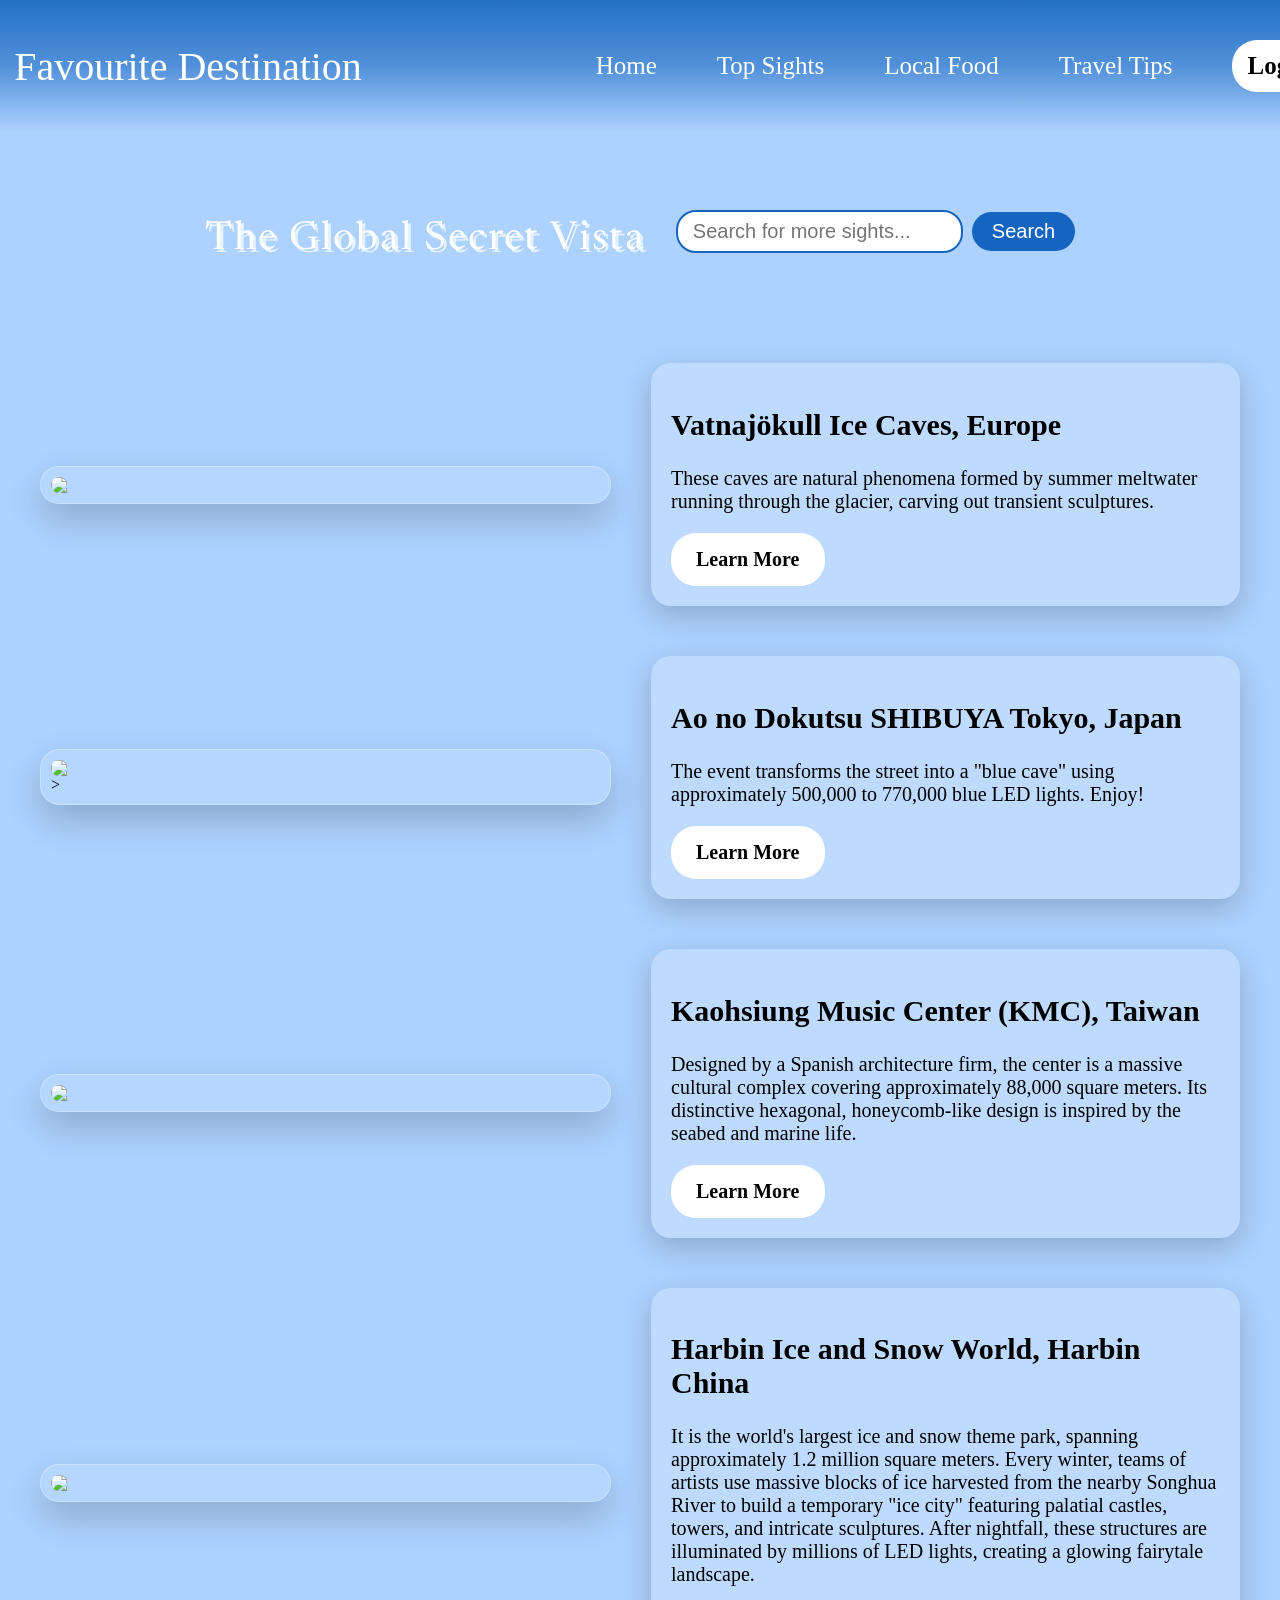
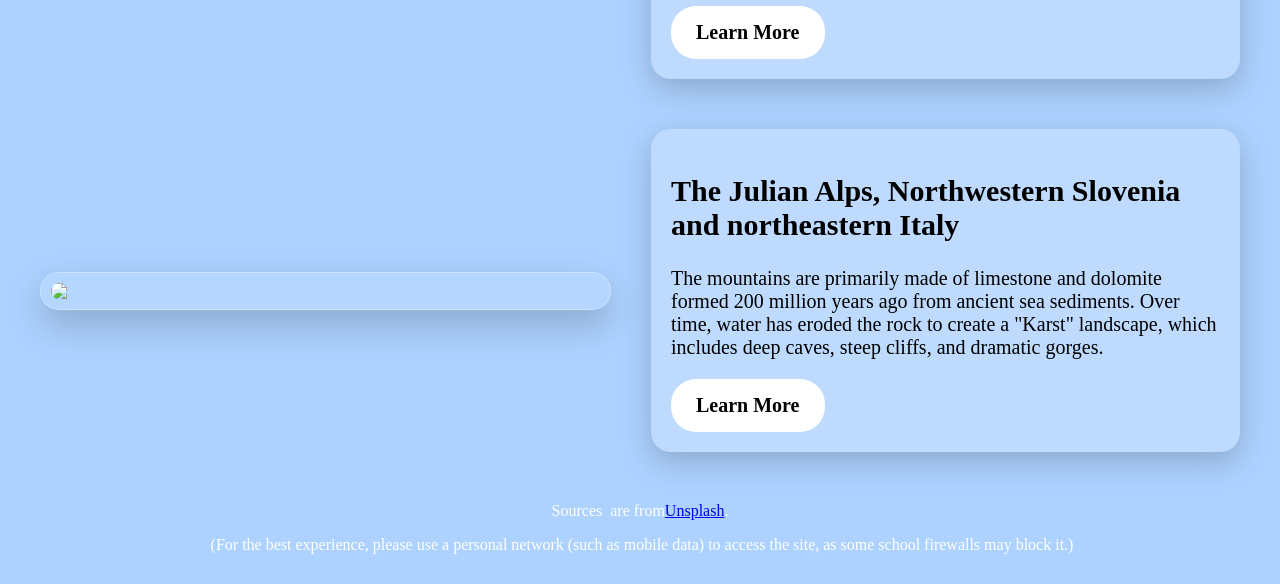
==== topsights.html @ b84d28ac "Add files via upload" ====
<!DOCTYPE html>
<html>
    <head>
<title>Top Sights</title>
<link rel="stylesheet" type="text/css" href="topsight.css">
<style>
@import url('https://fonts.googleapis.com/css2?family=Permanent+Marker&display=swap');
@import url('https://fonts.googleapis.com/css2?family=Bangers&display=swap');
@import url('https://fonts.googleapis.com/css2?family=Bangers&family=Luckiest+Guy&display=swap');
@import url('https://fonts.googleapis.com/css2?family=Newsreader:ital,opsz,wght@0,6..72,200..800;1,6..72,200..800&display=swap');
</style>
    </head>
<body>
    <nav>
        <ul>
            <div class="logo"><span>Favourite Destination</span></div>
            <li><a href="index.html">Home</a></li>
            <li><a href="topsights.html">Top Sights</a></li>
            <li><a href="gallery.html">Local Food</a></li>
            <li><a href="traveltip.html">Travel Tips</a></li>
            <div class="col-auto">
            <a href="#" class="login-btn">Log in</a>
            </div>
        </ul>
    </nav>

    <div class="search-row-container">
    <div class="search-text">
        <h4>The Global Secret Vista</h4>
    </div>

        <div class="search-bar">
            <form action="/search">
            <input type="search" placeholder="Search for more sights..." name="q">
            <button type="submit">Search</button>
            </form>
        </div>

    </div>

    <section class="split-container">
        <div class="photo-box">
        <img src="image/europe.image.png" loading="lazy" >
    </div>

    <div class="description-box">
        <h2> Vatnajökull Ice Caves, Europe </h2>
        <p>These caves are natural phenomena formed by summer meltwater running through the glacier, carving out transient sculptures.</p>
        <a href="https://fosshotelglacierlagoon.com/ice-cave-exploration-your-ultimate-guide-to-the-frozen-wonders-of-vatnajokull/" target="_blank" class="detail-button">Learn More</a>

    </div>
    </section>

    <section class="split-container">
        <div class="photo-box">
        <img src="image/tree.image"loading="lazy" > >
    </div>

    <div class="description-box">
        <h2>Ao no Dokutsu SHIBUYA  Tokyo, Japan</h2>
        <p>The event transforms the street into a "blue cave" using approximately 500,000 to 770,000 blue LED lights. Enjoy!</p>
        <a href="https://japanden.com/experiences/experience-shibuya-s-blue-cave-winter-light-show" target="_blank" class="detail-button">Learn More</a>
    </div>
    </section>

    <section class="split-container">
        <div class="photo-box">
        <img src="image/Taiwan.image" loading="lazy" >
    </div>

    <div class="description-box">
        <strong><h2>Kaohsiung Music Center (KMC), Taiwan </h2></strong>
        <p>Designed by a Spanish architecture firm, the center is a massive cultural complex covering approximately 88,000 square meters. Its distinctive hexagonal, honeycomb-like design is inspired by the seabed and marine life.</p>
        <a href="https://khh.travel/en/attractions/detail/1180/" target=_blank class="detail-button">Learn More</a>
    </div>
    </section>

    <section class="split-container">
        <div class="photo-box">
        <img src="https://www.expatsholidays.com/wp-content/uploads/2021/04/Best-Harbin-festival-1024x651.jpeg" loading="lazy" >
    </div>

    <div class="description-box">
        <strong><h2>Harbin Ice and Snow World, Harbin China</h2></strong>
        <p>It is the world's largest ice and snow theme park, spanning approximately 1.2 million square meters. Every winter, teams of artists use massive blocks of ice harvested from the nearby Songhua River to build a temporary "ice city" featuring palatial castles, towers, and intricate sculptures. After nightfall, these structures are illuminated by millions of LED lights, creating a glowing fairytale landscape.</p>
        <a href="https://www.clubmed.com.au/l/blog/harbin-ice-festival" target=_blank class="detail-button">Learn More</a>
    </div>
    </section>

     <section class="split-container">
        <div class="photo-box">
        <img src="image/mountain.png" loading="lazy">
    </div>

    <div class="description-box">
        <strong><h2>The Julian Alps, Northwestern Slovenia and northeastern Italy</h2></strong>
        <p>The mountains are primarily made of limestone and dolomite formed 200 million years ago from ancient sea sediments. Over time, water has eroded the rock to create a "Karst" landscape, which includes deep caves, steep cliffs, and dramatic gorges.</p>
        <a href="https://julian-alps.com/en/travel-guide/julian-alps/8872294/" target=_blank class="detail-button">Learn More</a>
    </div>
    </section>
    
    <footer>
        <div class="image-credit">
          <p>Sources&nbsp; are from<a href="https://unsplash.com/" target="_blank" rel="noopener noreferrer">Unsplash</a>.</p>
            <p>&nbsp;(For the best experience, please use a personal network (such as mobile data) to access the site, as some school firewalls may block it.)</p>
        </div>
    </footer>
<body>
</html>
---- topsight.css ----
nav {
  color: white;

  background: linear-gradient(
    to bottom,
    rgba(21, 101, 192, 0.9),
    rgba(21, 101, 192, 0.6),
    rgba(21, 101, 192, 0)
  );

    position: fixed;
    top: 0;
    width: 100%;

    font-size: 25px;
    padding: 15px 10%;

    display: flex;
    justify-content: space-between;
    align-items: center;  

    line-height: normal;
    animation-name: slideIn;
    animation-duration: 1s;
    animation-timing-function: ease-out;
}
.logo {
    color: white;
    font-size: 40px;
    
    left: 50%;
    transform: translateX(-50%);
    
    font-family: "Dancing Script", cursive;
    font-optical-sizing: auto;
    font-weight: 400;
    font-style: normal;
    margin-left:20px;

}
nav ul{
  display: flex;
  gap:60px;
  list-style:none;
  align-items:center;
  height:100%;
}
nav a{
  display: flex;
  color:white;
  text-decoration: none;
  align-items:center;
}
nav a:hover {
    color:#4FC3F7;
}
body {
    margin: 0;
    background-color: #ADD2FF;
}
.col-auto{
    color:black;
}
.login-btn {
    background-color: #ffffff; 
    color: #000000;              
    padding: 12px 15px;
    border-radius: 25px;         
    text-decoration: none;
    font-weight: bold;
    display: inline-block;
    transition: 0.3s;

}
@keyframes slideIn {
  0% {
    transform: translateY(-10px);
    opacity: 0;
  }
  100% {
    transform: translateY(0);
    opacity: 1;
    scale:1;
  }
}
.search-bar input {
    border: 2px solid #1565C0;
    border-radius: 20px;
    padding: 8px 15px;
    outline: none;
    font-size:20px;
}
.search-bar button {
    background-color: #1565C0;
    color: white;
    border-radius: 20px;
    border: none;
    padding: 8px 20px;
    margin-left: 5px;
    cursor: pointer;
    font-size:20px;

}
.search-bar{
  text-align:center;
  margin-top:0;
  
  text-align:left;
  
   animation-name: slideIn;
    animation-duration: 1s;
    animation-timing-function: ease-out;
}
h3{
  f ont-family: "Dancing Script", cursive;
    font-optical-sizing: auto;
    font-weight: 400;
    font-style: normal;
    font-size:40px;
}
.search-row-container {
    display: flex;         
    justify-content: center; 
    align-items: center;   
    gap: 30px;              
    margin-top: 150px;      
    width: 100%;

}
h4{
    font-family: "Newsreader", serif;
    font-optical-sizing: auto;
    font-weight: 400;
    font-style: normal;
    font-size:40px;
    animation-name: slideIn;
    animation-duration: 1s;
    animation-timing-function: ease-out;
    color:white;
    text-shadow: 3px 3px 0px #e3f2fd;
    letter-spacing: 2px;
    margin-top:70px;
}
.split-container {
    display: flex;          
    width: 100%;            
    max-width: 1200px;      
    margin: 50px auto;      
    gap: 40px;              
    align-items: center;    
}
.photo-box, .description-box {
    transition:0.3; 
    flex: 1;               
    width: 50%;
    animation-name: slideIn;
    animation-duration: 1s;
    animation-timing-function: ease-out;
}
.photo-box{
	position: relative;
    padding: 10px;
    background: rgba(255, 255, 255, 0.1); 
    backdrop-filter: blur(5px); 
    border-radius: 20px;
    border: 1px solid rgba(255, 255, 255, 0.3);
    box-shadow: 0 15px 35px rgba(0, 0, 0, 0.2);
    overflow: hidden;
}

.photo-box img {
   width: 100%;
    height: auto;
    border-radius: 15px;
    display: block;
    filter: brightness(1.05) contrast(1.1);
    transition: 0.6s ease;
	overflow: hidden;
}
.photo-box:hover img {
    transform: scale(1.05);
    filter: brightness(1.1) contrast(1.2);
}
.description-box {
    padding: 20px;
    background-color: rgba(255, 255, 255, 0.2); 
    border-radius: 20px;
    box-shadow: 0 10px 30px rgba(0, 0, 0, 0.2);
    font-size:20px;
	transition: all 0.4s ease;

}
.description-box:hover{
	border: 1px solid rgba(255, 255, 255, 0.5); 
    transform: translateY(-5px); 
}
.detail-button{
  background-color: #ffffff; 
    color: #000000;              
    padding: 15px 25px;
    border-radius: 25px;         
    font-weight: bold;
    display: inline-block;
    transition: 0.3s; 
    cursor:pointer;
    user-select: none;
    animation-name: slideIn;
    animation-duration: 1s;
    animation-timing-function: ease-out;
    text-decoration:none; 
    
}
.detail-button:hover{
    color:#4FC3F7;
}
.image-credit{
    color:white;
    text-align:center;
    margin-bottom:30px;
}
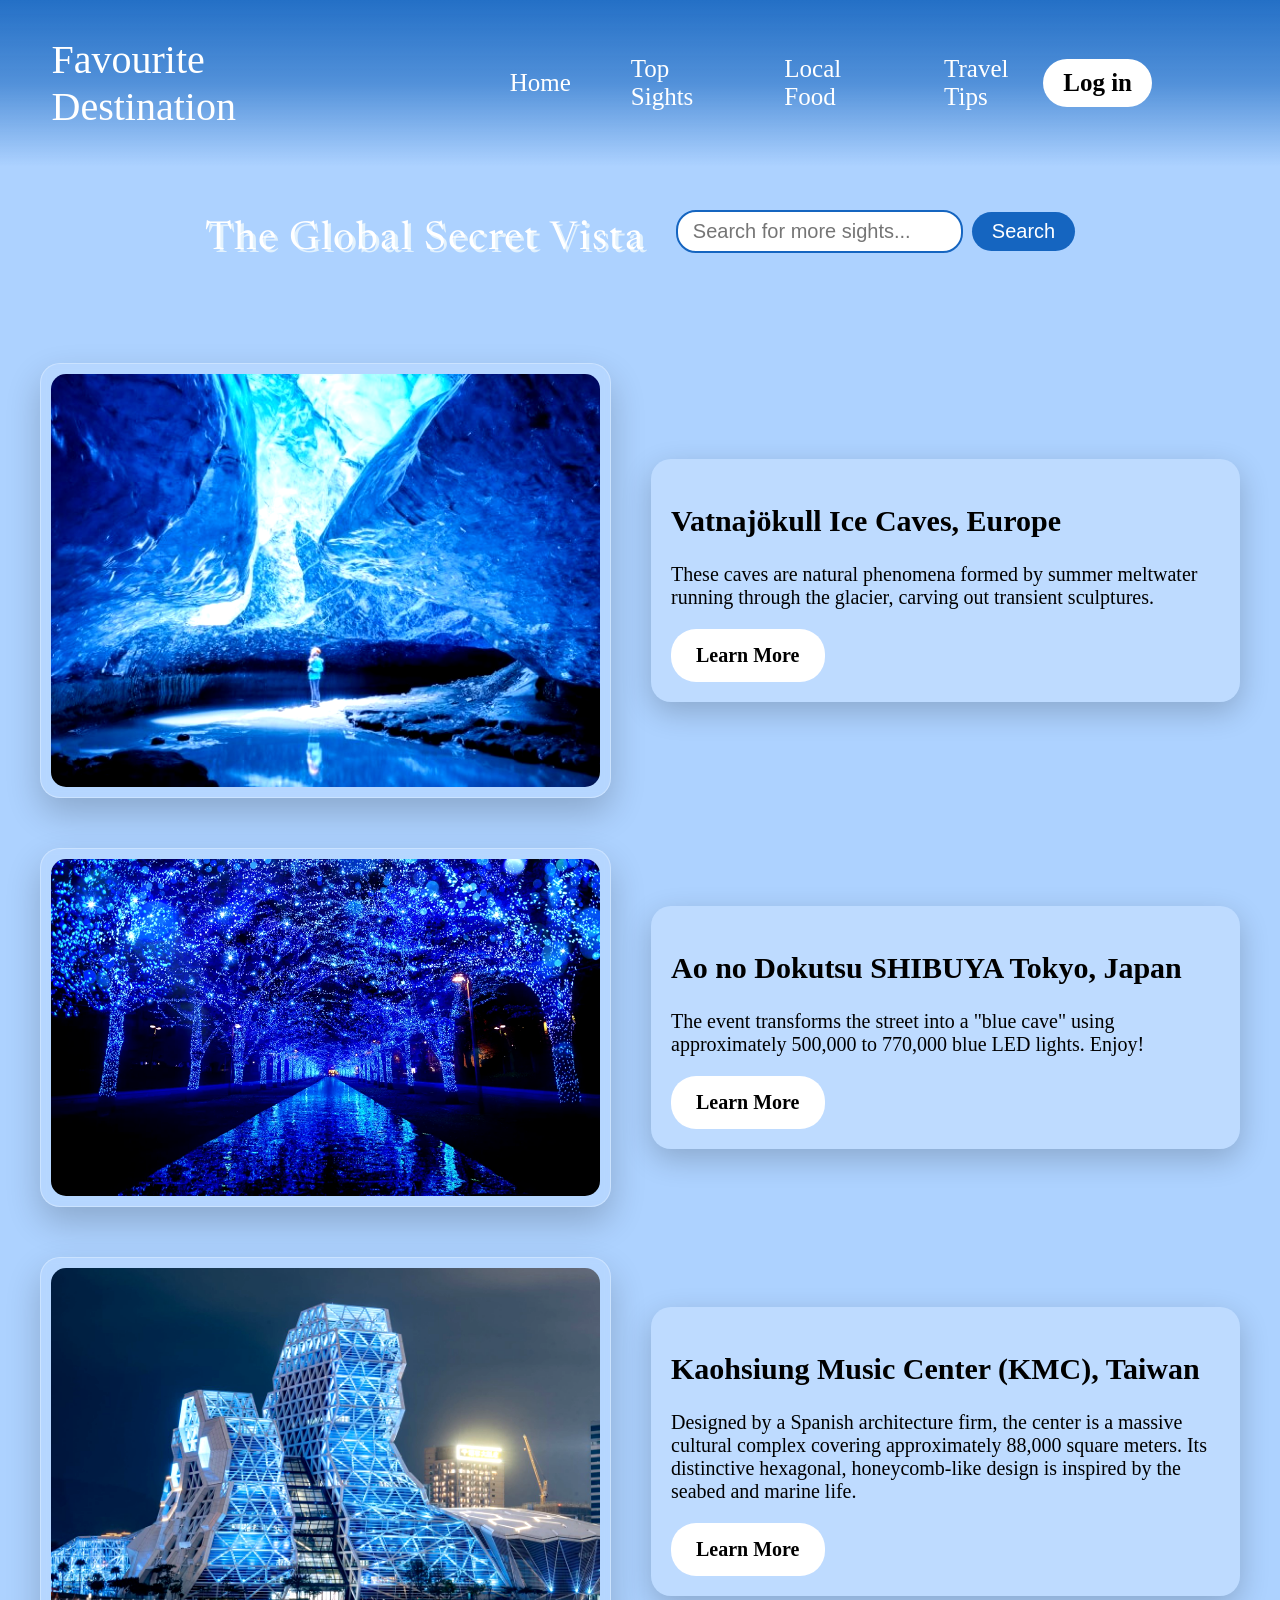
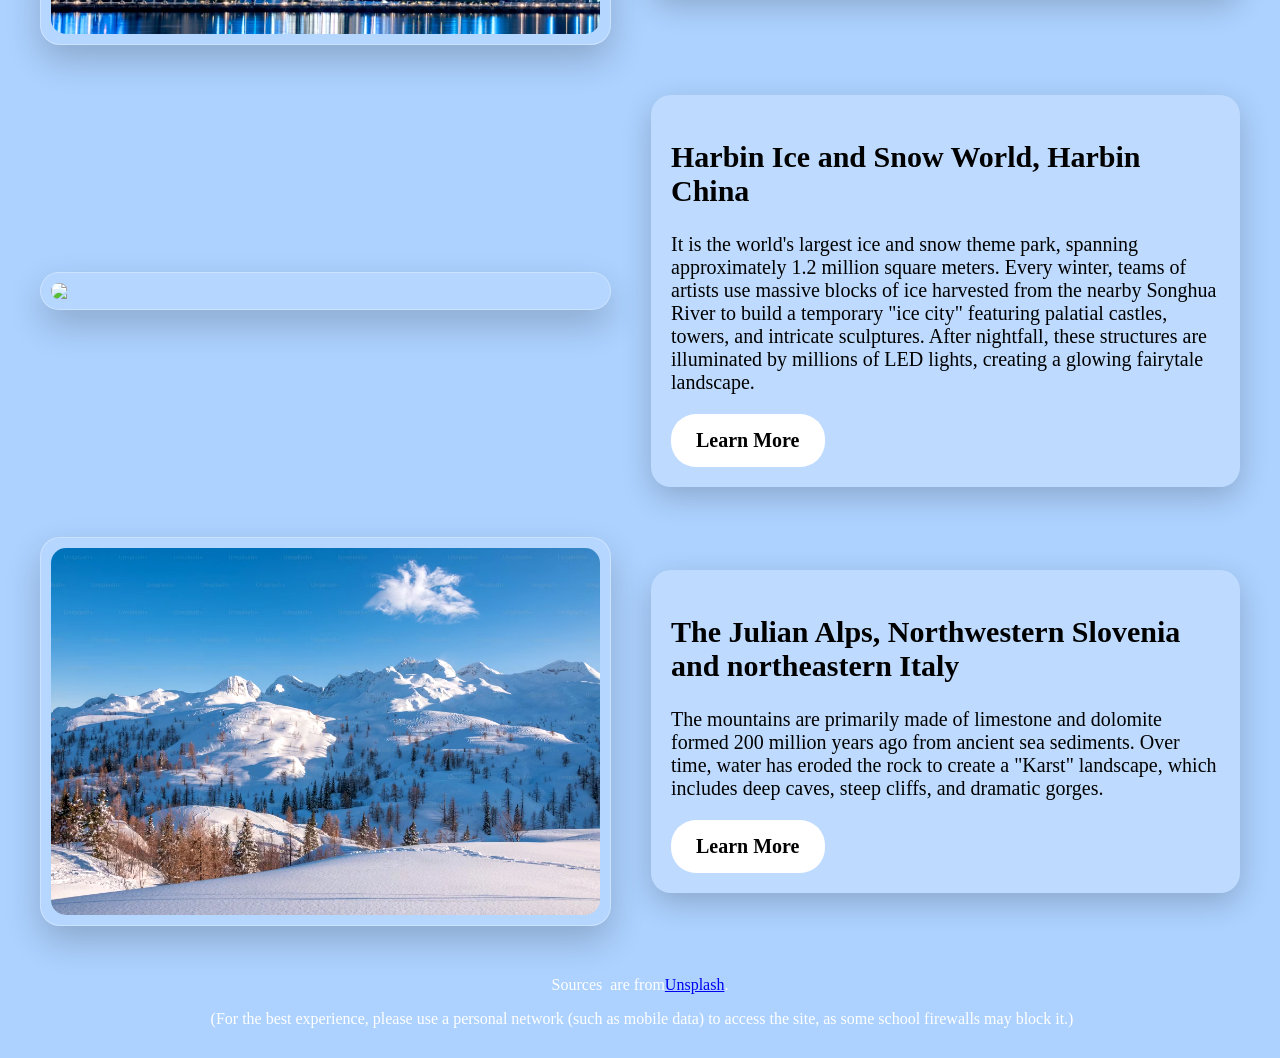
==== commit 754e3568: "Add files via upload" ====
--- a/topsights.html
+++ b/topsights.html
@@ -12,17 +12,19 @@
     </head>
 <body>
     <nav>
-        <ul>
-            <div class="logo"><span>Favourite Destination</span></div>
-            <li><a href="index.html">Home</a></li>
-            <li><a href="topsights.html">Top Sights</a></li>
-            <li><a href="gallery.html">Local Food</a></li>
-            <li><a href="traveltip.html">Travel Tips</a></li>
-            <div class="col-auto">
-            <a href="#" class="login-btn">Log in</a>
-            </div>
-        </ul>
-    </nav>
+    <div class="logo"><span>Favourite Destination</span></div>
+    
+    <ul class="nav-links">
+        <li><a href="index.html">Home</a></li>
+        <li><a href="topsights.html">Top Sights</a></li>
+        <li><a href="gallery.html">Local Food</a></li>
+        <li><a href="traveltip.html">Travel Tips</a></li>
+    </ul>
+
+	<div class="col-auto">
+			<a href="#" class="login-btn">Log in</a>
+	</div>
+	</nav>
 
     <div class="search-row-container">
     <div class="search-text">
@@ -53,7 +55,7 @@
 
     <section class="split-container">
         <div class="photo-box">
-        <img src="image/tree.image"loading="lazy" > >
+        <img src="image/tree.image"loading="lazy" > 
     </div>
 
     <div class="description-box">
--- a/topsight.css
+++ b/topsight.css
@@ -1,41 +1,43 @@
 nav {
-  color: white;
-
-  background: linear-gradient(
-    to bottom,
-    rgba(21, 101, 192, 0.9),
-    rgba(21, 101, 192, 0.6),
-    rgba(21, 101, 192, 0)
-  );
+    color: white;
+    background: linear-gradient(
+        to bottom,
+        rgba(21, 101, 192, 0.9),
+        rgba(21, 101, 192, 0.6),
+        rgba(21, 101, 192, 0)
+    );
 
     position: fixed;
     top: 0;
-    width: 100%;
+    left: 0;           
+    width: 100%;       
+    z-index: 1000;     
 
     font-size: 25px;
-    padding: 15px 10%;
+    padding: 30px 10%; 
 
     display: flex;
-    justify-content: space-between;
+    justify-content: space-between; 
     align-items: center;  
-
-    line-height: normal;
-    animation-name: slideIn;
-    animation-duration: 1s;
-    animation-timing-function: ease-out;
-}
+	box-sizing: border-box; 
+    z-index: 9999; 
+	animation-name: slideIn;
+    animation-duration: 1s;
+    animation-timing-function: ease-out;
+
+}
+
 .logo {
     color: white;
     font-size: 40px;
-    
-    left: 50%;
-    transform: translateX(-50%);
-    
     font-family: "Dancing Script", cursive;
     font-optical-sizing: auto;
-    font-weight: 400;
+    font-weight: 500;
     font-style: normal;
     margin-left:20px;
+	left: 50%;
+    transform: translateX(-30%);
+
 
 }
 nav ul{
@@ -44,6 +46,11 @@
   list-style:none;
   align-items:center;
   height:100%;
+  flex-direction: row;
+   
+    align-items: center;    
+     
+  
 }
 nav a{
   display: flex;
@@ -52,11 +59,11 @@
   align-items:center;
 }
 nav a:hover {
-    color:#4FC3F7;
+    color:#4FC3F7; 
 }
 body {
     margin: 0;
-    background-color: #ADD2FF;
+    
 }
 .col-auto{
     color:black;
@@ -64,13 +71,35 @@
 .login-btn {
     background-color: #ffffff; 
     color: #000000;              
-    padding: 12px 15px;
+    padding: 10px 20px;      
     border-radius: 25px;         
     text-decoration: none;
     font-weight: bold;
-    display: inline-block;
+    
+    display: flex;         
+    justify-content: center;  
+    align-items: center;    
+    
     transition: 0.3s;
-
+    white-space: nowrap;    
+}
+
+@media (max-width: 768px) {
+    nav {
+        padding: 12px 4%;
+        gap: 10px;
+    }
+    .logo {
+        font-size: 28px;
+    }
+    nav ul {
+        gap: 20px;
+        font-size: 18px;
+    }
+    .login-btn {
+        padding: 8px 16px;
+        font-size: 16px;
+    }
 }
 @keyframes slideIn {
   0% {
@@ -218,33 +247,35 @@
     text-align:center;
     margin-bottom:30px;
 }
-
-
-
-
-
-
-
-
-
-
-
-
-
-
-
-
-
-
-
-
-
-
-
-
-
-
-
-
-
-
+body{
+	background-color: #ADD2FF;
+}
+
+
+
+
+
+
+
+
+
+
+
+
+
+
+
+
+
+
+
+
+
+
+
+
+
+
+
+
+
